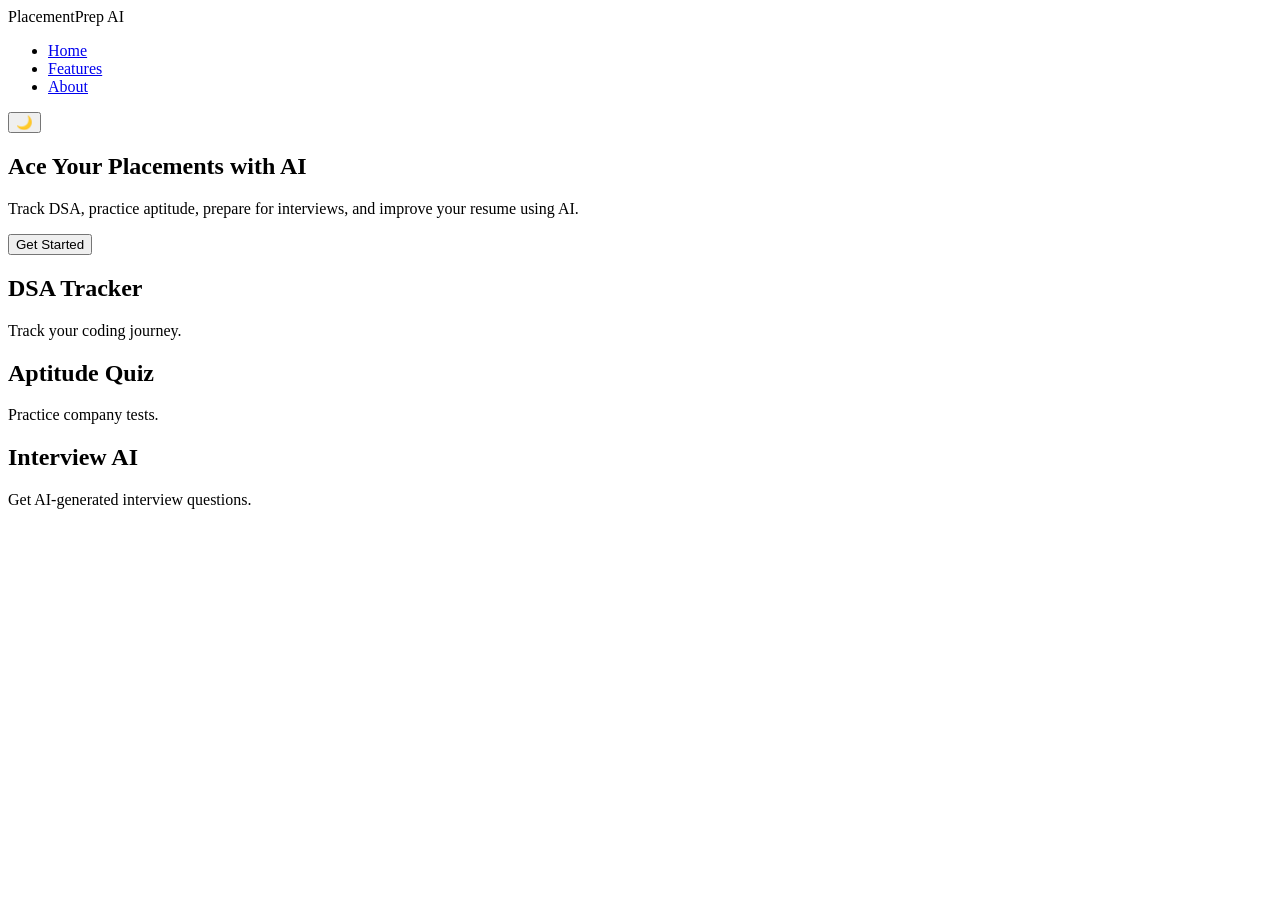
==== index.html @ 7eb82ec5 "Phase 1 completed" ====
<!DOCTYPE html>
<html lang="en">
<head>
    <meta charset="UTF-8">
    <meta name="viewport" content="width=device-width, initial-scale=1.0">
    <title>PlacementPrep AI</title>

    <link rel="stylesheet" href="css/style.css">
</head>

<body>

    <!-- Navbar -->
    <nav>
        <div class="logo">
            PlacementPrep AI
        </div>

        <ul class="nav-links">
            <li><a href="#">Home</a></li>
            <li><a href="#">Features</a></li>
            <li><a href="#">About</a></li>
        </ul>

        <button id="theme-btn">
            🌙
        </button>
    </nav>

    <!-- Hero Section -->
    <section class="hero">

        <h1>
            Ace Your Placements with AI
        </h1>

        <p>
            Track DSA, practice aptitude, prepare for interviews,
            and improve your resume using AI.
        </p>

        <button class="start-btn">
            Get Started
        </button>

    </section>

    <!-- Features -->
    <section class="features">

        <div class="card">
            <h2>DSA Tracker</h2>
            <p>Track your coding journey.</p>
        </div>

        <div class="card">
            <h2>Aptitude Quiz</h2>
            <p>Practice company tests.</p>
        </div>

        <div class="card">
            <h2>Interview AI</h2>
            <p>Get AI-generated interview questions.</p>
        </div>

    </section>

    <script src="js/app.js"></script>

</body>
</html>
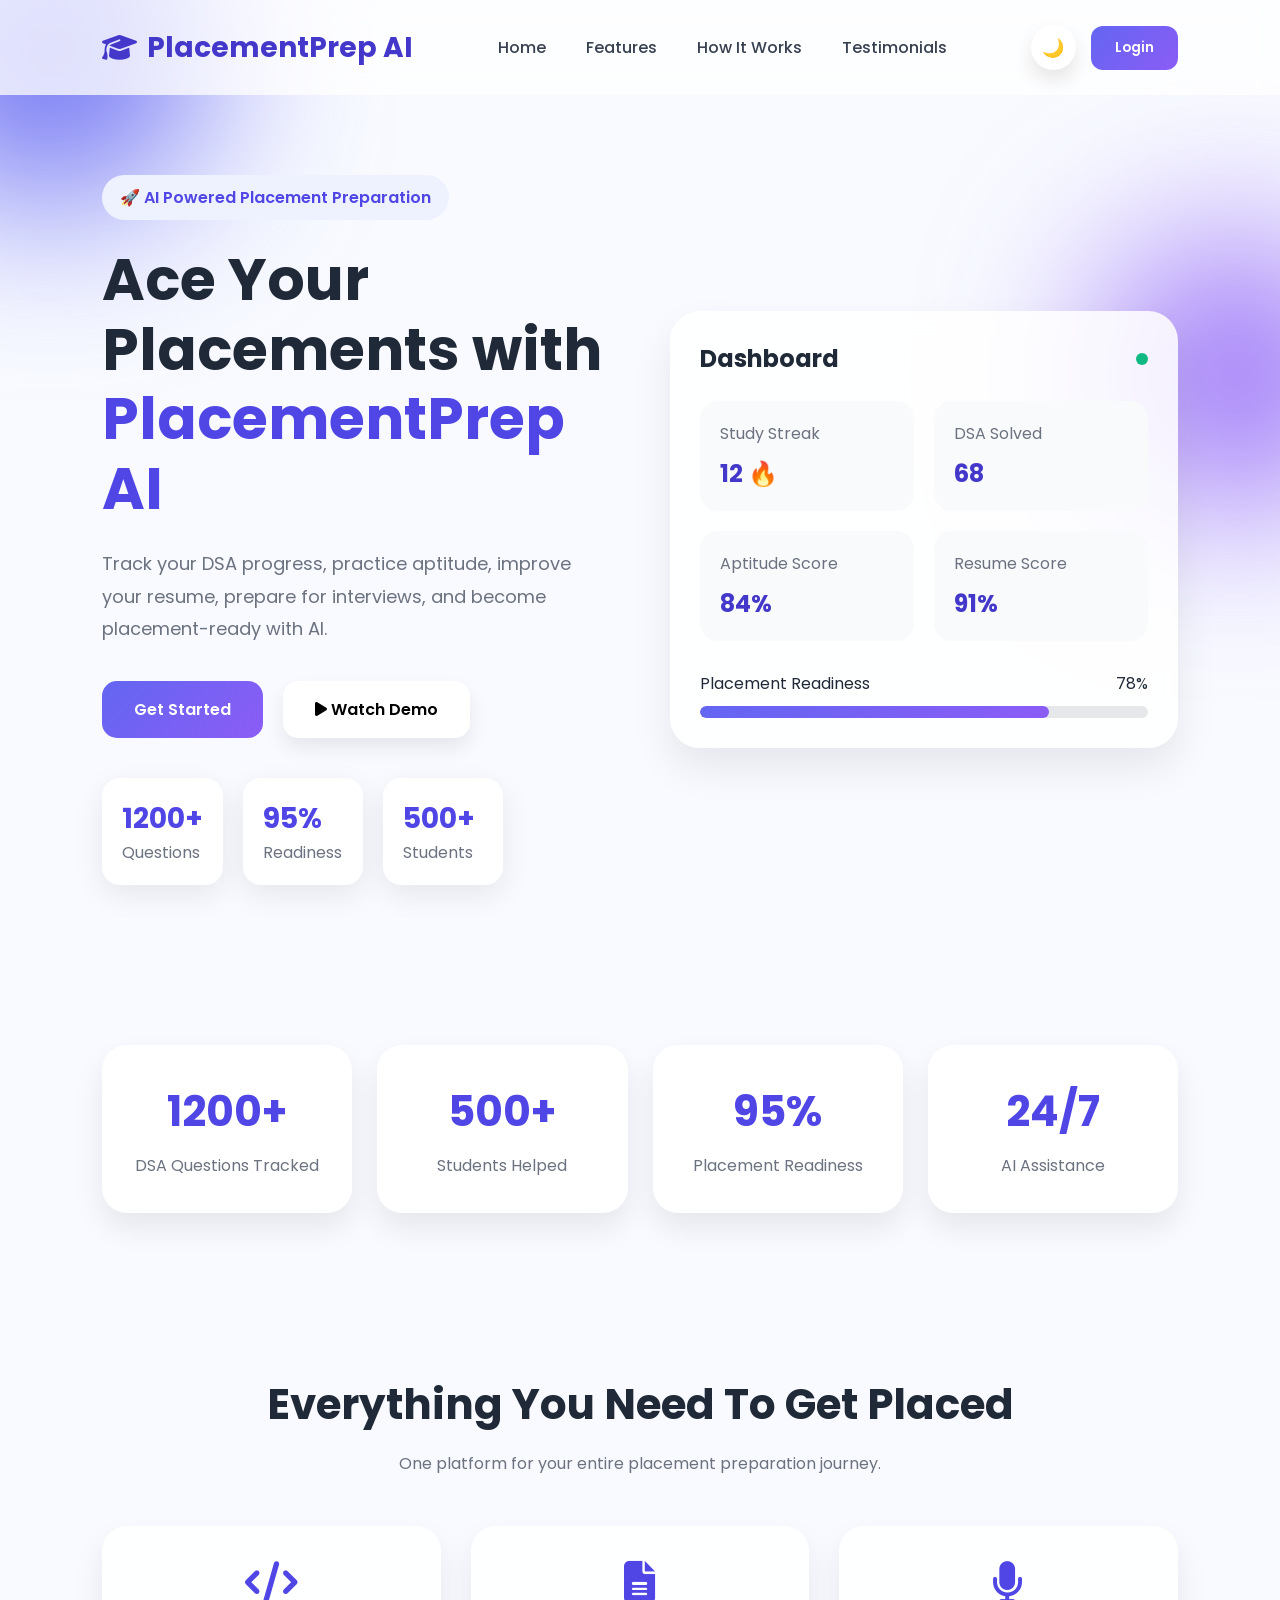
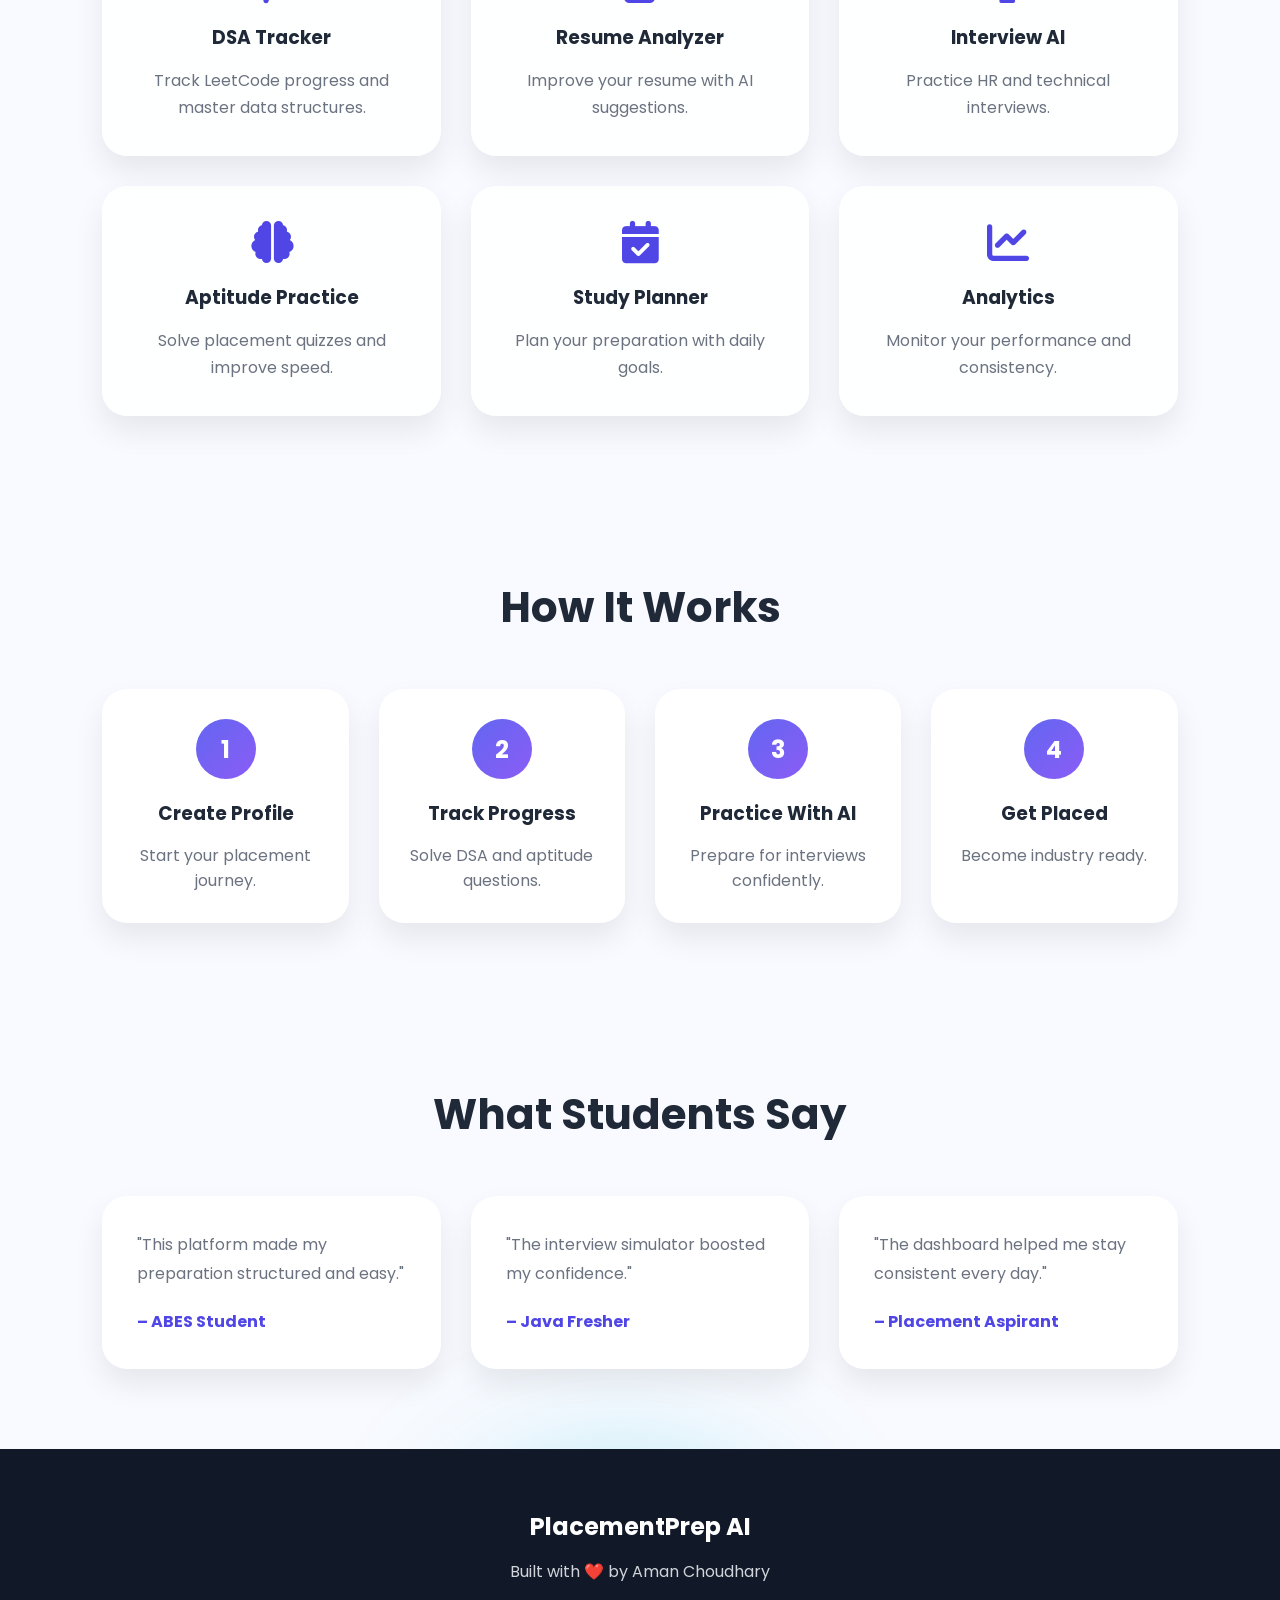
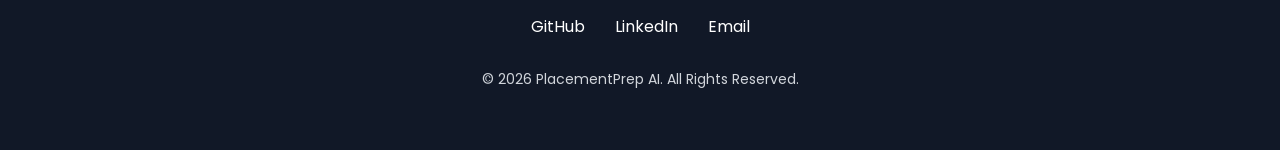
==== commit 26b3542a: "Completed Premium Phase 1" ====
--- a/index.html
+++ b/index.html
@@ -3,67 +3,520 @@
 <head>
     <meta charset="UTF-8">
     <meta name="viewport" content="width=device-width, initial-scale=1.0">
-    <title>PlacementPrep AI</title>
-
+    <title>PlacementPrep AI | Ace Your Placements</title>
+
+    <!-- Google Font -->
+    <link href="https://fonts.googleapis.com/css2?family=Poppins:wght@300;400;500;600;700&display=swap" rel="stylesheet">
+
+    <!-- Font Awesome -->
+    <link rel="stylesheet"
+          href="https://cdnjs.cloudflare.com/ajax/libs/font-awesome/6.5.2/css/all.min.css">
+
+    <!-- CSS -->
     <link rel="stylesheet" href="css/style.css">
 </head>
 
 <body>
 
-    <!-- Navbar -->
-    <nav>
+    <!-- Background Circles -->
+    <div class="bg-circle circle1"></div>
+    <div class="bg-circle circle2"></div>
+    <div class="bg-circle circle3"></div>
+
+    <!-- ================= NAVBAR ================= -->
+
+    <nav class="navbar">
+
         <div class="logo">
+            <i class="fa-solid fa-graduation-cap"></i>
             PlacementPrep AI
         </div>
 
         <ul class="nav-links">
-            <li><a href="#">Home</a></li>
-            <li><a href="#">Features</a></li>
-            <li><a href="#">About</a></li>
+
+            <li>
+                <a href="#home">Home</a>
+            </li>
+
+            <li>
+                <a href="#features">Features</a>
+            </li>
+
+            <li>
+                <a href="#how">How It Works</a>
+            </li>
+
+            <li>
+                <a href="#testimonials">Testimonials</a>
+            </li>
+
         </ul>
 
-        <button id="theme-btn">
-            🌙
-        </button>
+        <div class="nav-buttons">
+
+            <button id="theme-btn">
+                🌙
+            </button>
+
+            <button class="login-btn">
+                Login
+            </button>
+
+        </div>
+
+        <!-- Hamburger -->
+
+        <div class="hamburger">
+
+            <span></span>
+            <span></span>
+            <span></span>
+
+        </div>
+
     </nav>
 
-    <!-- Hero Section -->
-    <section class="hero">
-
-        <h1>
-            Ace Your Placements with AI
-        </h1>
+    <!-- ================= HERO SECTION ================= -->
+
+    <section class="hero" id="home">
+
+        <div class="hero-content">
+
+            <!-- Left -->
+
+            <div class="hero-left">
+
+                <p class="tagline">
+
+                    🚀 AI Powered Placement Preparation
+
+                </p>
+
+                <h1>
+
+                    Ace Your Placements with
+
+                    <span>PlacementPrep AI</span>
+
+                </h1>
+
+                <p class="hero-description">
+
+                    Track your DSA progress, practice aptitude,
+                    improve your resume, prepare for interviews,
+                    and become placement-ready with AI.
+
+                </p>
+
+                <div class="hero-buttons">
+
+                    <button class="primary-btn">
+
+                        Get Started
+
+                    </button>
+
+                    <button class="secondary-btn">
+
+                        <i class="fa-solid fa-play"></i>
+
+                        Watch Demo
+
+                    </button>
+
+                </div>
+
+                <!-- Mini Stats -->
+
+                <div class="mini-stats">
+
+                    <div class="mini-card">
+
+                        <h3>1200+</h3>
+
+                        <p>Questions</p>
+
+                    </div>
+
+                    <div class="mini-card">
+
+                        <h3>95%</h3>
+
+                        <p>Readiness</p>
+
+                    </div>
+
+                    <div class="mini-card">
+
+                        <h3>500+</h3>
+
+                        <p>Students</p>
+
+                    </div>
+
+                </div>
+
+            </div>
+
+            <!-- Right -->
+
+            <div class="hero-right">
+
+                <div class="dashboard-preview">
+
+                    <div class="dashboard-header">
+
+                        <h3>
+
+                            Dashboard
+
+                        </h3>
+
+                        <span class="live-dot"></span>
+
+                    </div>
+
+                    <div class="dashboard-cards">
+
+                        <div class="dashboard-card">
+
+                            <p>Study Streak</p>
+
+                            <h2>12 🔥</h2>
+
+                        </div>
+
+                        <div class="dashboard-card">
+
+                            <p>DSA Solved</p>
+
+                            <h2>68</h2>
+
+                        </div>
+
+                        <div class="dashboard-card">
+
+                            <p>Aptitude Score</p>
+
+                            <h2>84%</h2>
+
+                        </div>
+
+                        <div class="dashboard-card">
+
+                            <p>Resume Score</p>
+
+                            <h2>91%</h2>
+
+                        </div>
+
+                    </div>
+
+                    <!-- Progress -->
+
+                    <div class="progress-section">
+
+                        <div class="progress-top">
+
+                            <span>
+
+                                Placement Readiness
+
+                            </span>
+
+                            <span>
+
+                                78%
+
+                            </span>
+
+                        </div>
+
+                        <div class="progress-bar">
+
+                            <div class="progress-fill"></div>
+
+                        </div>
+
+                    </div>
+
+                </div>
+
+            </div>
+
+        </div>
+
+    </section>    <!-- ================= STATISTICS ================= -->
+
+    <section class="stats">
+
+        <div class="stat-box">
+            <h2>1200+</h2>
+            <p>DSA Questions Tracked</p>
+        </div>
+
+        <div class="stat-box">
+            <h2>500+</h2>
+            <p>Students Helped</p>
+        </div>
+
+        <div class="stat-box">
+            <h2>95%</h2>
+            <p>Placement Readiness</p>
+        </div>
+
+        <div class="stat-box">
+            <h2>24/7</h2>
+            <p>AI Assistance</p>
+        </div>
+
+    </section>
+
+    <!-- ================= FEATURES ================= -->
+
+    <section class="features" id="features">
+
+        <div class="section-title">
+
+            <h2>Everything You Need To Get Placed</h2>
+
+            <p>
+                One platform for your entire placement preparation journey.
+            </p>
+
+        </div>
+
+        <div class="feature-grid">
+
+            <div class="feature-card">
+
+                <i class="fa-solid fa-code"></i>
+
+                <h3>DSA Tracker</h3>
+
+                <p>
+                    Track LeetCode progress and master data structures.
+                </p>
+
+            </div>
+
+            <div class="feature-card">
+
+                <i class="fa-solid fa-file-lines"></i>
+
+                <h3>Resume Analyzer</h3>
+
+                <p>
+                    Improve your resume with AI suggestions.
+                </p>
+
+            </div>
+
+            <div class="feature-card">
+
+                <i class="fa-solid fa-microphone"></i>
+
+                <h3>Interview AI</h3>
+
+                <p>
+                    Practice HR and technical interviews.
+                </p>
+
+            </div>
+
+            <div class="feature-card">
+
+                <i class="fa-solid fa-brain"></i>
+
+                <h3>Aptitude Practice</h3>
+
+                <p>
+                    Solve placement quizzes and improve speed.
+                </p>
+
+            </div>
+
+            <div class="feature-card">
+
+                <i class="fa-solid fa-calendar-check"></i>
+
+                <h3>Study Planner</h3>
+
+                <p>
+                    Plan your preparation with daily goals.
+                </p>
+
+            </div>
+
+            <div class="feature-card">
+
+                <i class="fa-solid fa-chart-line"></i>
+
+                <h3>Analytics</h3>
+
+                <p>
+                    Monitor your performance and consistency.
+                </p>
+
+            </div>
+
+        </div>
+
+    </section>
+
+    <!-- ================= HOW IT WORKS ================= -->
+
+    <section class="how-it-works" id="how">
+
+        <div class="section-title">
+
+            <h2>How It Works</h2>
+
+        </div>
+
+        <div class="timeline">
+
+            <div class="timeline-step">
+
+                <span>1</span>
+
+                <h3>Create Profile</h3>
+
+                <p>
+                    Start your placement journey.
+                </p>
+
+            </div>
+
+            <div class="timeline-step">
+
+                <span>2</span>
+
+                <h3>Track Progress</h3>
+
+                <p>
+                    Solve DSA and aptitude questions.
+                </p>
+
+            </div>
+
+            <div class="timeline-step">
+
+                <span>3</span>
+
+                <h3>Practice With AI</h3>
+
+                <p>
+                    Prepare for interviews confidently.
+                </p>
+
+            </div>
+
+            <div class="timeline-step">
+
+                <span>4</span>
+
+                <h3>Get Placed</h3>
+
+                <p>
+                    Become industry ready.
+                </p>
+
+            </div>
+
+        </div>
+
+    </section>
+
+    <!-- ================= TESTIMONIALS ================= -->
+
+    <section class="testimonials" id="testimonials">
+
+        <div class="section-title">
+
+            <h2>What Students Say</h2>
+
+        </div>
+
+        <div class="testimonial-grid">
+
+            <div class="testimonial-card">
+
+                <p>
+                    "This platform made my preparation structured and easy."
+                </p>
+
+                <h4>
+                    – ABES Student
+                </h4>
+
+            </div>
+
+            <div class="testimonial-card">
+
+                <p>
+                    "The interview simulator boosted my confidence."
+                </p>
+
+                <h4>
+                    – Java Fresher
+                </h4>
+
+            </div>
+
+            <div class="testimonial-card">
+
+                <p>
+                    "The dashboard helped me stay consistent every day."
+                </p>
+
+                <h4>
+                    – Placement Aspirant
+                </h4>
+
+            </div>
+
+        </div>
+
+    </section>
+
+    <!-- ================= FOOTER ================= -->
+
+    <footer>
+
+        <h2>
+            PlacementPrep AI
+        </h2>
 
         <p>
-            Track DSA, practice aptitude, prepare for interviews,
-            and improve your resume using AI.
+            Built with ❤️ by Aman Choudhary
         </p>
 
-        <button class="start-btn">
-            Get Started
-        </button>
-
-    </section>
-
-    <!-- Features -->
-    <section class="features">
-
-        <div class="card">
-            <h2>DSA Tracker</h2>
-            <p>Track your coding journey.</p>
-        </div>
-
-        <div class="card">
-            <h2>Aptitude Quiz</h2>
-            <p>Practice company tests.</p>
-        </div>
-
-        <div class="card">
-            <h2>Interview AI</h2>
-            <p>Get AI-generated interview questions.</p>
-        </div>
-
-    </section>
+        <div class="footer-links">
+
+            <a href="#">
+                GitHub
+            </a>
+
+            <a href="#">
+                LinkedIn
+            </a>
+
+            <a href="#">
+                Email
+            </a>
+
+        </div>
+
+        <p class="copyright">
+
+            © 2026 PlacementPrep AI. All Rights Reserved.
+
+        </p>
+
+    </footer>
+
+    <!-- JS -->
 
     <script src="js/app.js"></script>
 
--- a/css/style.css
+++ b/css/style.css
@@ -0,0 +1,614 @@
+/* ================= GOOGLE RESET ================= */
+
+*{
+    margin:0;
+    padding:0;
+    box-sizing:border-box;
+    font-family:'Poppins',sans-serif;
+}
+
+html{
+    scroll-behavior:smooth;
+}
+
+body{
+    background:#f8faff;
+    color:#1f2937;
+    overflow-x:hidden;
+    position:relative;
+}
+
+/* ================= BACKGROUND CIRCLES ================= */
+
+.bg-circle{
+    position:absolute;
+    border-radius:50%;
+    filter:blur(90px);
+    z-index:-1;
+}
+
+.circle1{
+    width:300px;
+    height:300px;
+    background:#6366f1;
+    top:-100px;
+    left:-100px;
+}
+
+.circle2{
+    width:250px;
+    height:250px;
+    background:#8b5cf6;
+    right:-80px;
+    top:250px;
+}
+
+.circle3{
+    width:220px;
+    height:220px;
+    background:#06b6d4;
+    bottom:0;
+    left:40%;
+}
+
+/* ================= NAVBAR ================= */
+
+.navbar{
+    width:100%;
+    display:flex;
+    justify-content:space-between;
+    align-items:center;
+    padding:25px 8%;
+    position:sticky;
+    top:0;
+    background:rgba(255,255,255,0.75);
+    backdrop-filter:blur(12px);
+    z-index:100;
+}
+
+.logo{
+    font-size:28px;
+    font-weight:700;
+    color:#4338ca;
+    display:flex;
+    gap:10px;
+    align-items:center;
+}
+
+.nav-links{
+    display:flex;
+    list-style:none;
+    gap:40px;
+}
+
+.nav-links a{
+    text-decoration:none;
+    color:#374151;
+    font-weight:500;
+    transition:0.3s;
+}
+
+.nav-links a:hover{
+    color:#4f46e5;
+}
+
+.nav-buttons{
+    display:flex;
+    gap:15px;
+    align-items:center;
+}
+
+#theme-btn{
+    width:45px;
+    height:45px;
+    border:none;
+    border-radius:50%;
+    cursor:pointer;
+    font-size:18px;
+    background:white;
+    box-shadow:0 10px 20px rgba(0,0,0,0.1);
+}
+
+.login-btn{
+    padding:12px 24px;
+    border:none;
+    border-radius:12px;
+    cursor:pointer;
+    font-weight:600;
+    color:white;
+    background:linear-gradient(135deg,#6366f1,#8b5cf6);
+}
+
+/* ================= HAMBURGER ================= */
+
+.hamburger{
+    display:none;
+    flex-direction:column;
+    gap:5px;
+    cursor:pointer;
+}
+
+.hamburger span{
+    width:28px;
+    height:3px;
+    background:#1f2937;
+    border-radius:10px;
+}
+
+/* ================= HERO ================= */
+
+.hero{
+    padding:80px 8%;
+}
+
+.hero-content{
+    display:flex;
+    justify-content:space-between;
+    align-items:center;
+    gap:60px;
+}
+
+.hero-left{
+    flex:1;
+}
+
+.tagline{
+    display:inline-block;
+    background:#eef2ff;
+    color:#4f46e5;
+    padding:10px 18px;
+    border-radius:50px;
+    margin-bottom:25px;
+    font-weight:600;
+}
+
+.hero-left h1{
+    font-size:58px;
+    line-height:1.2;
+    margin-bottom:25px;
+}
+
+.hero-left h1 span{
+    color:#4f46e5;
+}
+
+.hero-description{
+    font-size:18px;
+    color:#6b7280;
+    line-height:1.8;
+    margin-bottom:35px;
+}
+
+/* ================= HERO BUTTONS ================= */
+
+.hero-buttons{
+    display:flex;
+    gap:20px;
+    margin-bottom:40px;
+}
+
+.primary-btn{
+    padding:16px 32px;
+    border:none;
+    border-radius:15px;
+    color:white;
+    cursor:pointer;
+    font-size:16px;
+    font-weight:600;
+    background:linear-gradient(135deg,#6366f1,#8b5cf6);
+    transition:0.3s;
+}
+
+.primary-btn:hover{
+    transform:translateY(-5px);
+}
+
+.secondary-btn{
+    padding:16px 32px;
+    border:none;
+    border-radius:15px;
+    cursor:pointer;
+    font-size:16px;
+    font-weight:600;
+    background:white;
+    box-shadow:0 10px 20px rgba(0,0,0,0.08);
+    transition:0.3s;
+}
+
+.secondary-btn:hover{
+    transform:translateY(-5px);
+}
+
+/* ================= MINI STATS ================= */
+
+.mini-stats{
+    display:flex;
+    gap:20px;
+    flex-wrap:wrap;
+}
+
+.mini-card{
+    background:white;
+    padding:20px;
+    border-radius:18px;
+    box-shadow:0 10px 30px rgba(0,0,0,0.08);
+    min-width:120px;
+}
+
+.mini-card h3{
+    color:#4f46e5;
+    font-size:28px;
+}
+
+.mini-card p{
+    color:#6b7280;
+}
+
+/* ================= DASHBOARD PREVIEW ================= */
+
+.hero-right{
+    flex:1;
+}
+
+.dashboard-preview{
+    background:rgba(255,255,255,0.85);
+    backdrop-filter:blur(15px);
+    padding:30px;
+    border-radius:30px;
+    box-shadow:0 20px 40px rgba(0,0,0,0.08);
+}
+
+.dashboard-header{
+    display:flex;
+    justify-content:space-between;
+    align-items:center;
+    margin-bottom:25px;
+}
+
+.dashboard-header h3{
+    font-size:24px;
+}
+
+.live-dot{
+    width:12px;
+    height:12px;
+    background:#10b981;
+    border-radius:50%;
+}
+
+.dashboard-cards{
+    display:grid;
+    grid-template-columns:repeat(2,1fr);
+    gap:20px;
+    margin-bottom:30px;
+}
+
+.dashboard-card{
+    background:#f9fafb;
+    padding:20px;
+    border-radius:18px;
+}
+
+.dashboard-card p{
+    color:#6b7280;
+    margin-bottom:10px;
+}
+
+.dashboard-card h2{
+    color:#4338ca;
+}
+
+.progress-top{
+    display:flex;
+    justify-content:space-between;
+    margin-bottom:10px;
+}
+
+.progress-bar{
+    width:100%;
+    height:12px;
+    border-radius:20px;
+    background:#e5e7eb;
+    overflow:hidden;
+}
+
+.progress-fill{
+    width:78%;
+    height:100%;
+    border-radius:20px;
+    background:linear-gradient(135deg,#6366f1,#8b5cf6);
+}/* ================= STATISTICS ================= */
+
+.stats{
+    display:grid;
+    grid-template-columns:repeat(auto-fit,minmax(220px,1fr));
+    gap:25px;
+    padding:80px 8%;
+}
+
+.stat-box{
+    background:white;
+    padding:35px 25px;
+    border-radius:25px;
+    text-align:center;
+    box-shadow:0 15px 30px rgba(0,0,0,0.08);
+    transition:0.3s;
+}
+
+.stat-box:hover{
+    transform:translateY(-10px);
+}
+
+.stat-box h2{
+    font-size:42px;
+    color:#4f46e5;
+    margin-bottom:10px;
+}
+
+.stat-box p{
+    color:#6b7280;
+}
+
+/* ================= SECTION TITLE ================= */
+
+.section-title{
+    text-align:center;
+    margin-bottom:50px;
+}
+
+.section-title h2{
+    font-size:42px;
+    margin-bottom:15px;
+}
+
+.section-title p{
+    color:#6b7280;
+    max-width:600px;
+    margin:auto;
+}
+
+/* ================= FEATURES ================= */
+
+.features{
+    padding:80px 8%;
+}
+
+.feature-grid{
+    display:grid;
+    grid-template-columns:repeat(auto-fit,minmax(280px,1fr));
+    gap:30px;
+}
+
+.feature-card{
+    background:rgba(255,255,255,0.85);
+    backdrop-filter:blur(15px);
+    padding:35px;
+    border-radius:25px;
+    text-align:center;
+    box-shadow:0 15px 30px rgba(0,0,0,0.08);
+    transition:0.3s;
+}
+
+.feature-card:hover{
+    transform:translateY(-10px);
+}
+
+.feature-card i{
+    font-size:42px;
+    color:#4f46e5;
+    margin-bottom:20px;
+}
+
+.feature-card h3{
+    margin-bottom:15px;
+}
+
+.feature-card p{
+    color:#6b7280;
+    line-height:1.7;
+}
+
+/* ================= HOW IT WORKS ================= */
+
+.how-it-works{
+    padding:80px 8%;
+}
+
+.timeline{
+    display:grid;
+    grid-template-columns:repeat(auto-fit,minmax(220px,1fr));
+    gap:30px;
+}
+
+.timeline-step{
+    background:white;
+    padding:30px;
+    border-radius:25px;
+    text-align:center;
+    box-shadow:0 15px 30px rgba(0,0,0,0.08);
+}
+
+.timeline-step span{
+    width:60px;
+    height:60px;
+    display:flex;
+    align-items:center;
+    justify-content:center;
+    margin:0 auto 20px;
+    border-radius:50%;
+    color:white;
+    font-size:24px;
+    font-weight:700;
+    background:linear-gradient(135deg,#6366f1,#8b5cf6);
+}
+
+.timeline-step h3{
+    margin-bottom:15px;
+}
+
+.timeline-step p{
+    color:#6b7280;
+}
+
+/* ================= TESTIMONIALS ================= */
+
+.testimonials{
+    padding:80px 8%;
+}
+
+.testimonial-grid{
+    display:grid;
+    grid-template-columns:repeat(auto-fit,minmax(280px,1fr));
+    gap:30px;
+}
+
+.testimonial-card{
+    background:white;
+    padding:35px;
+    border-radius:25px;
+    box-shadow:0 15px 30px rgba(0,0,0,0.08);
+}
+
+.testimonial-card p{
+    color:#6b7280;
+    line-height:1.8;
+    margin-bottom:20px;
+}
+
+.testimonial-card h4{
+    color:#4f46e5;
+}
+
+/* ================= FOOTER ================= */
+
+footer{
+    padding:60px 8%;
+    text-align:center;
+    background:#111827;
+    color:white;
+}
+
+footer h2{
+    margin-bottom:15px;
+}
+
+footer p{
+    color:#d1d5db;
+}
+
+.footer-links{
+    margin:30px 0;
+    display:flex;
+    justify-content:center;
+    gap:30px;
+    flex-wrap:wrap;
+}
+
+.footer-links a{
+    color:white;
+    text-decoration:none;
+}
+
+.footer-links a:hover{
+    color:#8b5cf6;
+}
+
+.copyright{
+    margin-top:25px;
+    font-size:14px;
+}
+
+/* ================= DARK MODE ================= */
+
+body.dark-mode{
+    background:#0f172a;
+    color:white;
+}
+
+body.dark-mode .navbar,
+body.dark-mode .dashboard-preview,
+body.dark-mode .feature-card,
+body.dark-mode .stat-box,
+body.dark-mode .timeline-step,
+body.dark-mode .testimonial-card,
+body.dark-mode .mini-card{
+    background:#1e293b;
+    color:white;
+}
+
+body.dark-mode .dashboard-card{
+    background:#334155;
+}
+
+body.dark-mode p,
+body.dark-mode .nav-links a{
+    color:#cbd5e1;
+}
+
+body.dark-mode footer{
+    background:#020617;
+}
+
+/* ================= RESPONSIVE ================= */
+
+@media(max-width:992px){
+
+    .hero-content{
+        flex-direction:column;
+    }
+
+    .hero-left h1{
+        font-size:44px;
+    }
+
+    .dashboard-preview{
+        width:100%;
+    }
+}
+
+@media(max-width:768px){
+
+    .nav-links,
+    .nav-buttons{
+        display:none;
+    }
+
+    .hamburger{
+        display:flex;
+    }
+
+    .hero{
+        padding:60px 6%;
+    }
+
+    .hero-left h1{
+        font-size:36px;
+    }
+
+    .hero-buttons{
+        flex-direction:column;
+    }
+
+    .dashboard-cards{
+        grid-template-columns:1fr;
+    }
+
+    .section-title h2{
+        font-size:32px;
+    }
+}.nav-links.active{
+    display:flex;
+    flex-direction:column;
+    position:absolute;
+    top:90px;
+    left:5%;
+    right:5%;
+    background:white;
+    padding:25px;
+    border-radius:20px;
+    box-shadow:0 15px 30px rgba(0,0,0,0.1);
+}
+
+body.dark-mode .nav-links.active{
+    background:#1e293b;
+}
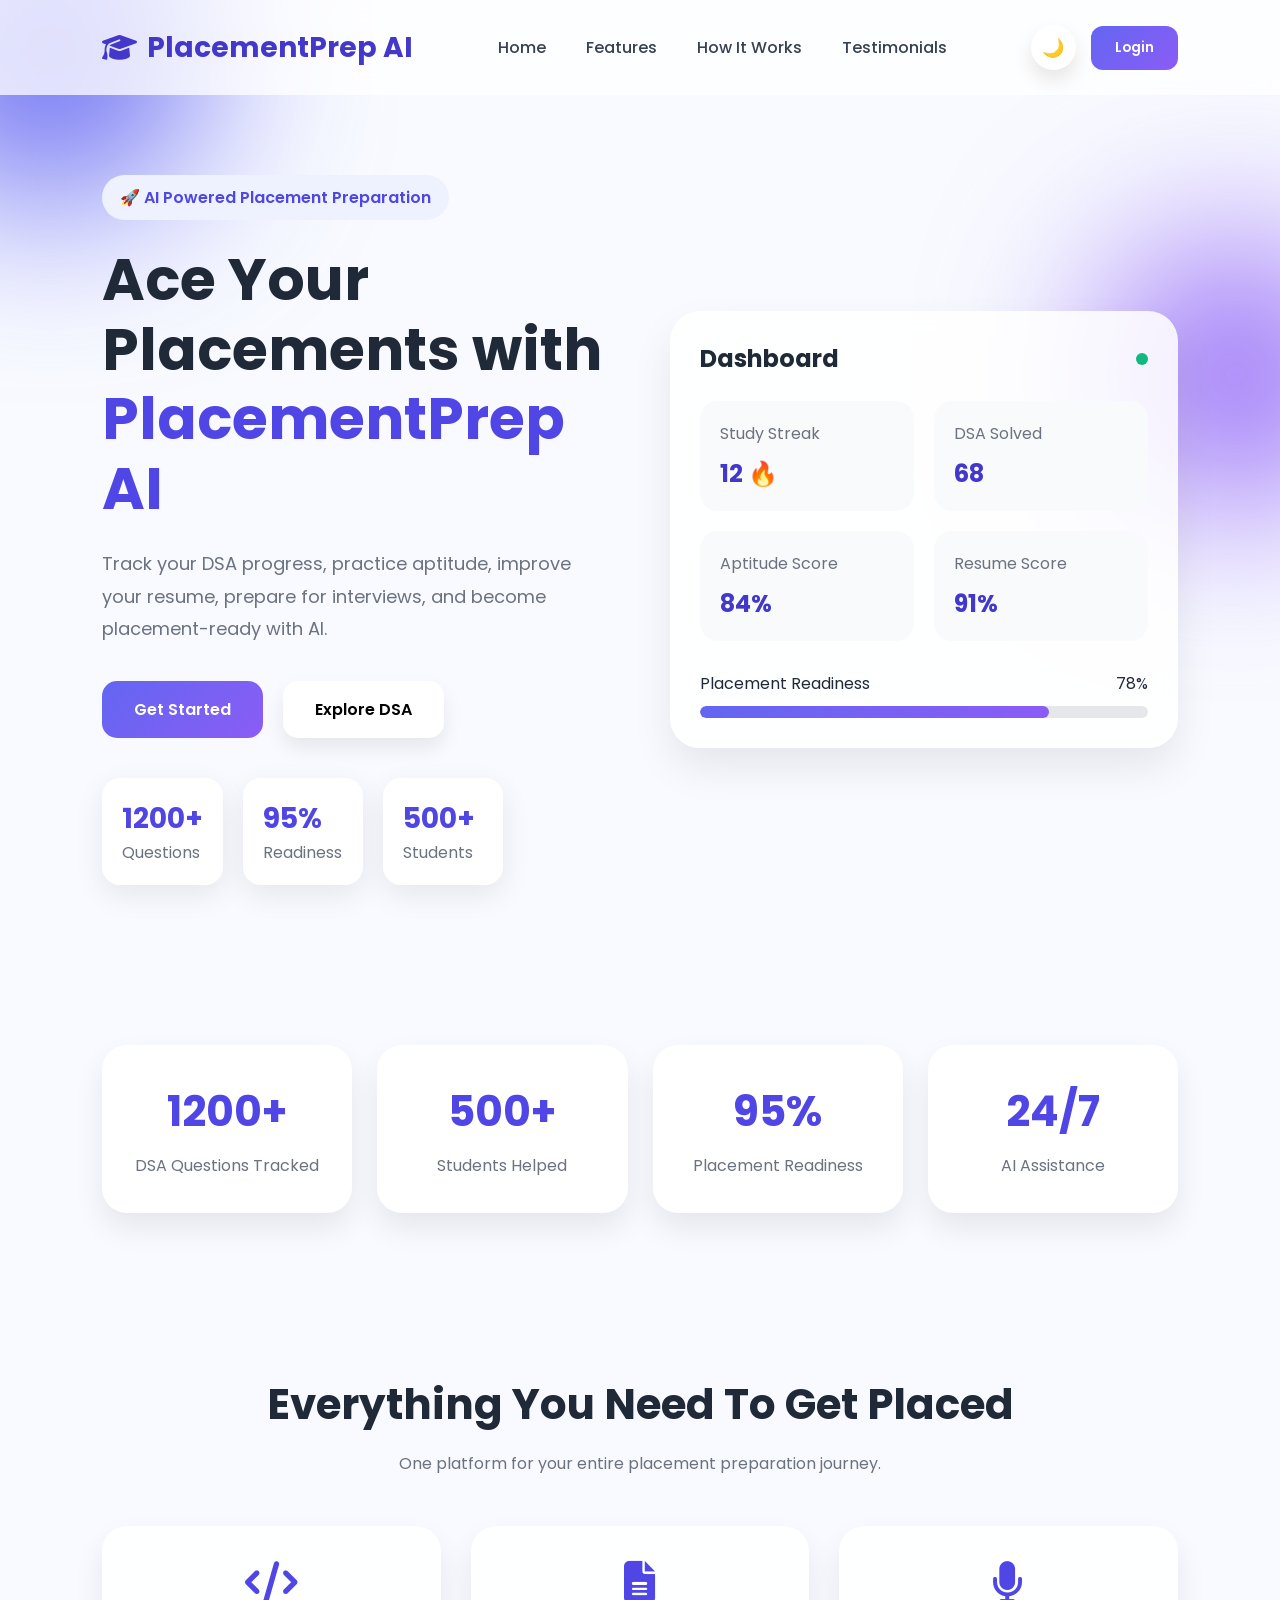
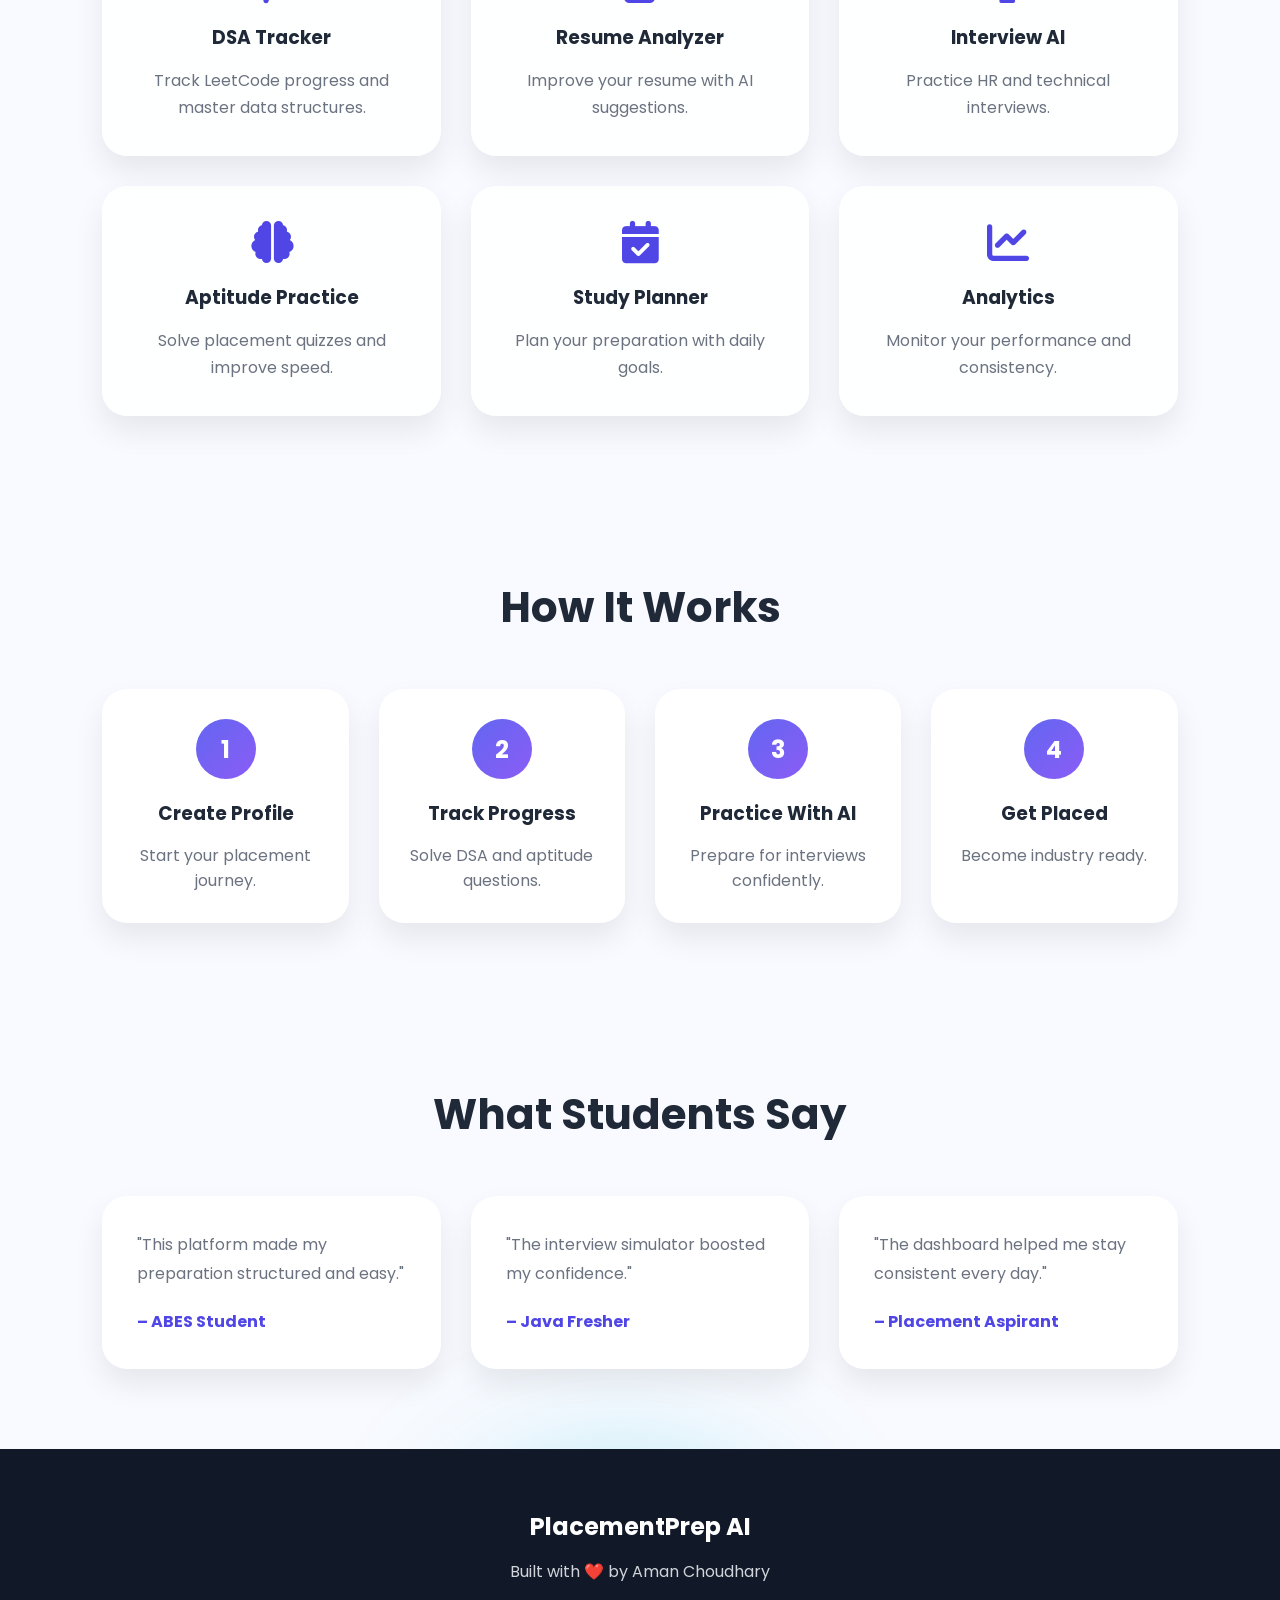
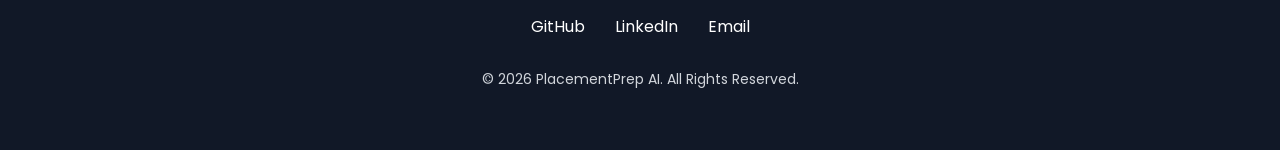
==== commit e820c37b: "five phase" ====
--- a/index.html
+++ b/index.html
@@ -1,16 +1,17 @@
 <!DOCTYPE html>
 <html lang="en">
+
 <head>
     <meta charset="UTF-8">
     <meta name="viewport" content="width=device-width, initial-scale=1.0">
     <title>PlacementPrep AI | Ace Your Placements</title>
 
     <!-- Google Font -->
-    <link href="https://fonts.googleapis.com/css2?family=Poppins:wght@300;400;500;600;700&display=swap" rel="stylesheet">
+    <link href="https://fonts.googleapis.com/css2?family=Poppins:wght@300;400;500;600;700&display=swap"
+        rel="stylesheet">
 
     <!-- Font Awesome -->
-    <link rel="stylesheet"
-          href="https://cdnjs.cloudflare.com/ajax/libs/font-awesome/6.5.2/css/all.min.css">
+    <link rel="stylesheet" href="https://cdnjs.cloudflare.com/ajax/libs/font-awesome/6.5.2/css/all.min.css">
 
     <!-- CSS -->
     <link rel="stylesheet" href="css/style.css">
@@ -110,17 +111,15 @@
 
                 <div class="hero-buttons">
 
-                    <button class="primary-btn">
+                    <button class="primary-btn" onclick="window.location.href='dashboard.html'">
 
                         Get Started
 
                     </button>
 
-                    <button class="secondary-btn">
-
-                        <i class="fa-solid fa-play"></i>
-
-                        Watch Demo
+                    <button class="secondary-btn" onclick="window.location.href='dsa.html'">
+
+                        Explore DSA
 
                     </button>
 
@@ -246,7 +245,7 @@
 
         </div>
 
-    </section>    <!-- ================= STATISTICS ================= -->
+    </section> <!-- ================= STATISTICS ================= -->
 
     <section class="stats">
 
@@ -521,4 +520,5 @@
     <script src="js/app.js"></script>
 
 </body>
+
 </html>
